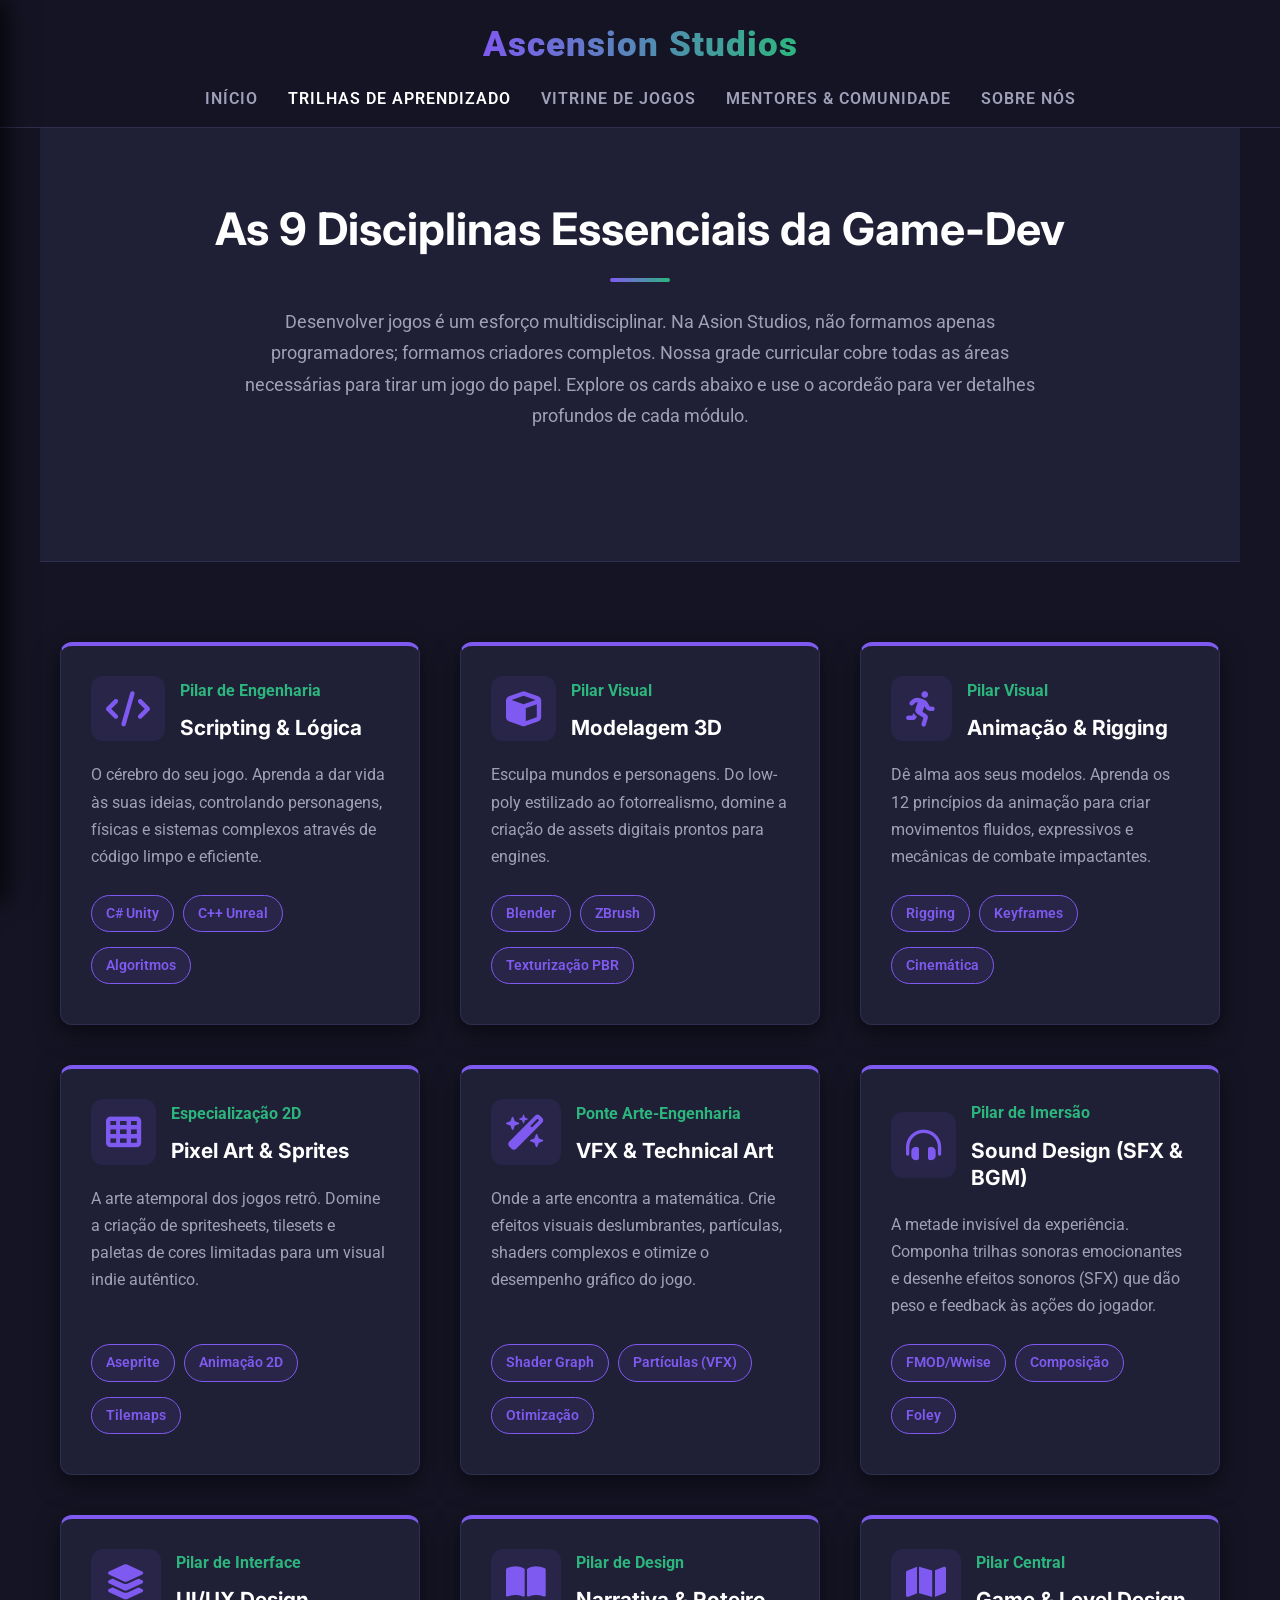
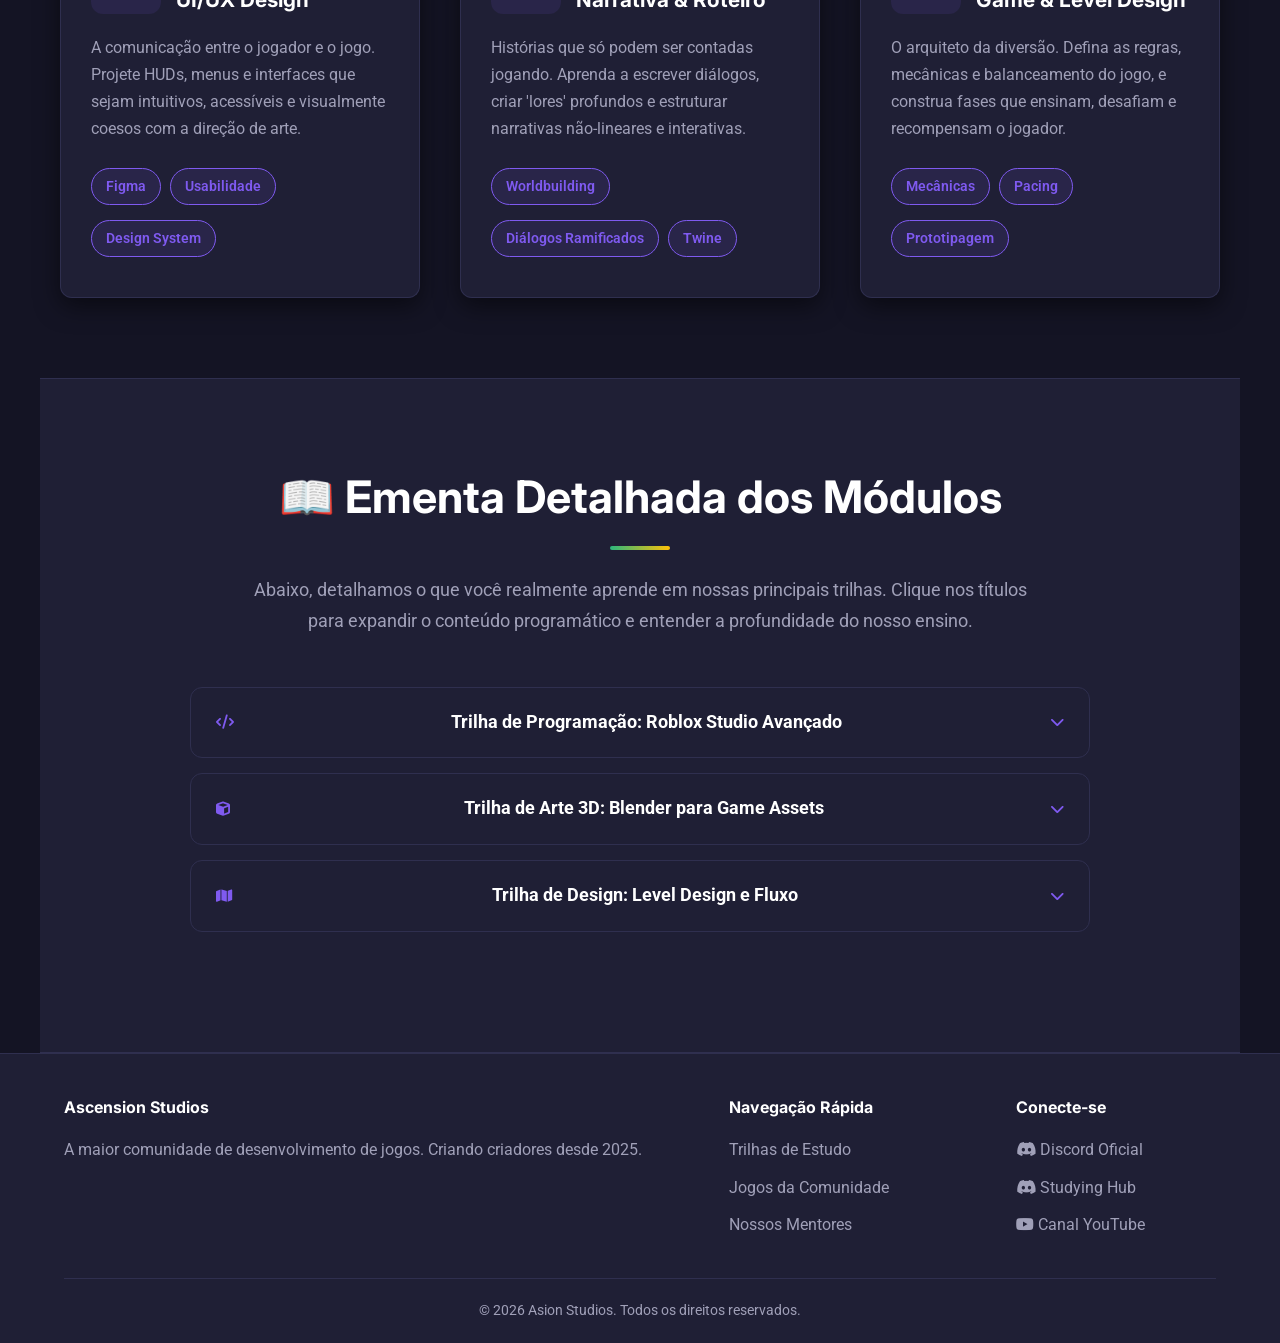
==== aprendizado..html @ 2a4c2a11 "f" ====
<!DOCTYPE html>
<html lang="pt-BR">
<head>
    <meta charset="UTF-8">
    <meta name="viewport" content="width=device-width, initial-scale=1.0">
    <title>Ascencion Studios | Aprendizado</title>
    <link rel="stylesheet" href="style.css">
    <link rel="icon" href="assets/images/icone.png" type="image/x-icon">
    <link href="https://fonts.googleapis.com/css2?family=Inter:wght@700;900&family=Roboto:wght@400;500;700&display=swap" rel="stylesheet">
    <link rel="stylesheet" href="https://cdnjs.cloudflare.com/ajax/libs/font-awesome/6.4.0/css/all.min.css">
</head>
<body>
    
    <header class="gh-header">
        <div class="gh-header-container">
            <a href="#" class="gh-logo gh-logo--mobile"><i class="fas fa-gamepad"></i> Asion Studios</a>
            <button class="gh-nav__toggle" aria-label="Abrir menu"><i class="fas fa-bars"></i></button>
            <a href="index.html" class="gh-logo gh-logo--desktop">Ascension Studios</a>
            <nav class="gh-nav gh-nav--desktop">
                <ul class="gh-nav__list">
                    <li><a href="index">Início</a></li>
                    <li><a href="aprendizado" class="gh-nav__active-link">Trilhas de Aprendizado</a></li>
                    <li><a href="jogos">Vitrine de Jogos</a></li>
                    <li><a href="equipe">Mentores & Comunidade</a></li>
                    <li><a href="sobre">Sobre Nós</a></li>
                </ul>
            </nav>
        </div>
    </header>

    <aside class="gh-sidebar" id="gh-sidebar">
        <div class="gh-sidebar__header">
            <a href="#" class="gh-logo gh-logo--mobile"><i class="fas fa-gamepad"></i> Asion Studios</a>
            <button class="gh-sidebar__close" aria-label="Fechar menu"><i class="fas fa-times"></i></button>
        </div>
        <ul class="gh-sidebar__list">
            <li><a href="/Ascencion-Studios" class="gh-sidebar__link"><i class="fas fa-home"></i> Início</a></li>
            <li><a href="aprendizado.html" class="gh-sidebar__link gh-nav__active-link"><i class="fas fa-graduation-cap"></i> Aprendizado</a></li>
            <li><a href="jogos.html" class="gh-sidebar__link"><i class="fas fa-gamepad"></i> Jogos</a></li>
            <li><a href="equipe.html" class="gh-sidebar__link"><i class="fas fa-users"></i> Comunidade</a></li>
            <li><a href="sobre.html" class="gh-sidebar__link"><i class="fas fa-info-circle"></i> Sobre</a></li>
            <li class="gh-sidebar__cta">
                <a href="#" target="_blank" class="gh-button gh-button--discord gh-button--full"><i class="fab fa-discord"></i> Servidor Discord</a>
                <a href="#" target="_blank" class="gh-button gh-button--youtube gh-button--full" style="margin-top: 10px;"><i class="fab fa-youtube"></i> Canal YouTube</a>
            </li>
        </ul>
    </aside>
    <div class="gh-overlay" id="gh-overlay"></div>

    <main class="gh-main-content">
        
        <section class="gh-section gh-section--light">
            <h1 class="gh-heading">As 9 Disciplinas Essenciais da Game-Dev</h1>
            <p class="gh-section__intro">Desenvolver jogos é um esforço multidisciplinar. Na Asion Studios, não formamos apenas programadores; formamos criadores completos. Nossa grade curricular cobre todas as áreas necessárias para tirar um jogo do papel. Explore os cards abaixo e use o acordeão para ver detalhes profundos de cada módulo.</p>
        </section>

        <section class="gh-section" style="padding-top: 40px;">
            <div class="gh-card-grid gh-card-grid--3-cols">
                
                <div class="gh-topic-card">
                    <div class="gh-topic-card__header">
                        <i class="fas fa-code gh-topic-card__icon"></i>
                        <div>
                            <span class="gh-topic-card__role">Pilar de Engenharia</span>
                            <h3 class="gh-topic-card__title">Scripting & Lógica</h3>
                        </div>
                    </div>
                    <p>O cérebro do seu jogo. Aprenda a dar vida às suas ideias, controlando personagens, físicas e sistemas complexos através de código limpo e eficiente.</p>
                    <div><span class="gh-tag">C# Unity</span> <span class="gh-tag">C++ Unreal</span> <span class="gh-tag">Algoritmos</span></div>
                </div>

                <div class="gh-topic-card">
                    <div class="gh-topic-card__header">
                        <i class="fas fa-cube gh-topic-card__icon"></i>
                        <div>
                            <span class="gh-topic-card__role">Pilar Visual</span>
                            <h3 class="gh-topic-card__title">Modelagem 3D</h3>
                        </div>
                    </div>
                    <p>Esculpa mundos e personagens. Do low-poly estilizado ao fotorrealismo, domine a criação de assets digitais prontos para engines.</p>
                    <div><span class="gh-tag">Blender</span> <span class="gh-tag">ZBrush</span> <span class="gh-tag">Texturização PBR</span></div>
                </div>

                <div class="gh-topic-card">
                    <div class="gh-topic-card__header">
                        <i class="fas fa-running gh-topic-card__icon"></i>
                        <div>
                            <span class="gh-topic-card__role">Pilar Visual</span>
                            <h3 class="gh-topic-card__title">Animação & Rigging</h3>
                        </div>
                    </div>
                    <p>Dê alma aos seus modelos. Aprenda os 12 princípios da animação para criar movimentos fluidos, expressivos e mecânicas de combate impactantes.</p>
                    <div><span class="gh-tag">Rigging</span> <span class="gh-tag">Keyframes</span> <span class="gh-tag">Cinemática</span></div>
                </div>
                
                <div class="gh-topic-card">
                    <div class="gh-topic-card__header">
                        <i class="fas fa-th gh-topic-card__icon"></i>
                        <div>
                            <span class="gh-topic-card__role">Especialização 2D</span>
                            <h3 class="gh-topic-card__title">Pixel Art & Sprites</h3>
                        </div>
                    </div>
                    <p>A arte atemporal dos jogos retrô. Domine a criação de spritesheets, tilesets e paletas de cores limitadas para um visual indie autêntico.</p>
                    <div><span class="gh-tag">Aseprite</span> <span class="gh-tag">Animação 2D</span> <span class="gh-tag">Tilemaps</span></div>
                </div>
                
                <div class="gh-topic-card">
                    <div class="gh-topic-card__header">
                        <i class="fas fa-wand-magic-sparkles gh-topic-card__icon"></i>
                        <div>
                            <span class="gh-topic-card__role">Ponte Arte-Engenharia</span>
                            <h3 class="gh-topic-card__title">VFX & Technical Art</h3>
                        </div>
                    </div>
                    <p>Onde a arte encontra a matemática. Crie efeitos visuais deslumbrantes, partículas, shaders complexos e otimize o desempenho gráfico do jogo.</p>
                    <div><span class="gh-tag">Shader Graph</span> <span class="gh-tag">Partículas (VFX)</span> <span class="gh-tag">Otimização</span></div>
                </div>
                
                <div class="gh-topic-card">
                    <div class="gh-topic-card__header">
                        <i class="fas fa-headphones-simple gh-topic-card__icon"></i>
                        <div>
                            <span class="gh-topic-card__role">Pilar de Imersão</span>
                            <h3 class="gh-topic-card__title">Sound Design (SFX & BGM)</h3>
                        </div>
                    </div>
                    <p>A metade invisível da experiência. Componha trilhas sonoras emocionantes e desenhe efeitos sonoros (SFX) que dão peso e feedback às ações do jogador.</p>
                    <div><span class="gh-tag">FMOD/Wwise</span> <span class="gh-tag">Composição</span> <span class="gh-tag">Foley</span></div>
                </div>
                
                <div class="gh-topic-card">
                    <div class="gh-topic-card__header">
                        <i class="fas fa-layer-group gh-topic-card__icon"></i>
                        <div>
                            <span class="gh-topic-card__role">Pilar de Interface</span>
                            <h3 class="gh-topic-card__title">UI/UX Design</h3>
                        </div>
                    </div>
                    <p>A comunicação entre o jogador e o jogo. Projete HUDs, menus e interfaces que sejam intuitivos, acessíveis e visualmente coesos com a direção de arte.</p>
                    <div><span class="gh-tag">Figma</span> <span class="gh-tag">Usabilidade</span> <span class="gh-tag">Design System</span></div>
                </div>

                <div class="gh-topic-card">
                    <div class="gh-topic-card__header">
                        <i class="fas fa-book-open gh-topic-card__icon"></i>
                        <div>
                            <span class="gh-topic-card__role">Pilar de Design</span>
                            <h3 class="gh-topic-card__title">Narrativa & Roteiro</h3>
                        </div>
                    </div>
                    <p>Histórias que só podem ser contadas jogando. Aprenda a escrever diálogos, criar 'lores' profundos e estruturar narrativas não-lineares e interativas.</p>
                    <div><span class="gh-tag">Worldbuilding</span> <span class="gh-tag">Diálogos Ramificados</span> <span class="gh-tag">Twine</span></div>
                </div>
                
                <div class="gh-topic-card">
                    <div class="gh-topic-card__header">
                        <i class="fas fa-map gh-topic-card__icon"></i>
                        <div>
                            <span class="gh-topic-card__role">Pilar Central</span>
                            <h3 class="gh-topic-card__title">Game & Level Design</h3>
                        </div>
                    </div>
                    <p>O arquiteto da diversão. Defina as regras, mecânicas e balanceamento do jogo, e construa fases que ensinam, desafiam e recompensam o jogador.</p>
                    <div><span class="gh-tag">Mecânicas</span> <span class="gh-tag">Pacing</span> <span class="gh-tag">Prototipagem</span></div>
                </div>

            </div>
            
        </section>

        <section class="gh-section gh-section--light">
            <h2 class="gh-heading gh-heading--secondary">📖 Ementa Detalhada dos Módulos</h2>
            <p class="gh-section__intro">Abaixo, detalhamos o que você realmente aprende em nossas principais trilhas. Clique nos títulos para expandir o conteúdo programático e entender a profundidade do nosso ensino.</p>
            
            <div class="gh-accordion">
                
                <div class="gh-accordion__item">
                    <div class="gh-accordion__header" onclick="toggleAccordion(this)">
                        <i class="fas fa-code"></i> &nbsp; Trilha de Programação: Roblox Studio Avançado
                        <i class="fas fa-chevron-down ms-auto"></i>
                    </div>
                    <div class="gh-accordion__content">
                        <div class="gh-accordion__body">
                            <p>Esta trilha leva você da lógica básica à arquitetura de sistemas complexos. Não ensinamos apenas a "copiar código", mas a pensar como um engenheiro de software focado em jogos.</p>
                            <h4>Fase 1: Fundamentos da Lógica (Sem Engine)</h4>
                            <ul>
                                <li>Variáveis, Tipos de Dados e Operadores.</li>
                                <li>Estruturas de Controle (if, switch, loops for/while).</li>
                                <li>Funções, Métodos e Escopo.</li>
                                <li>Introdução à Programação Orientada a Objetos (Classes, Herança, Polimorfismo).</li>
                            </ul>
                            <h4>Fase 2: Roblox Studio Essentials</h4>
                            <ul>
                                <li>Entendendo a arquitetura Component-Based (MonoBehaviour).</li>
                                <li>Manipulação de Transform, Input System (antigo e novo).</li>
                                <li>Física Básica: Rigidbody, Colliders, Triggers e Raycasting.</li>
                                <li>Prefabs e Instanciação dinâmica de objetos.</li>
                            </ul>
                            <h4>Fase 3: Sistemas Intermediários</h4>
                            <ul>
                                <li>Criação de UI interativa com Canvas e TextMeshPro.</li>
                                <li>Gerenciamento de Cenas e Persistência de Dados (PlayerPrefs, JSON).</li>
                                <li>Animação via código (Tweens) e Animator Controller.</li>
                                <li>Sistemas de Áudio Dinâmico.</li>
                            </ul>
                            <h4>Fase 4: Arquitetura e Padrões (Avançado)</h4>
                            <ul>
                                <li>Design Patterns comuns em jogos (Singleton, Observer, State Machine, Object Pool).</li>
                                <li>ScriptableObjects para arquitetura baseada em dados.</li>
                                <li>Introdução à IA: Máquinas de Estado Finito (FSM) e Pathfinding (NavMesh).</li>
                                <li>Otimização de código e Profiling básico.</li>
                            </ul>
                        </div>
                    </div>
                </div>

                <div class="gh-accordion__item">
                    <div class="gh-accordion__header" onclick="toggleAccordion(this)">
                        <i class="fas fa-cube"></i> &nbsp; Trilha de Arte 3D: Blender para Game Assets
                        <i class="fas fa-chevron-down ms-auto"></i>
                    </div>
                    <div class="gh-accordion__content">
                        <div class="gh-accordion__body">
                            <p>Focada na criação de assets otimizados para rodar em tempo real dentro de engines como Unity e Unreal. Aprenda o pipeline completo da indústria.</p>
                            <h4>Módulo 1: Modelagem Hard Surface (Objetos/Cenários)</h4>
                            <ul>
                                <li>Navegação e interface do Blender.</li>
                                <li>Técnicas de modelagem poligonal (Extrude, Bevel, Loop Cuts).</li>
                                <li>Modificadores essenciais (Mirror, Subdivision, Boolean).</li>
                                <li>Criação de props (caixas, barris, armas simples) focando em boa topologia.</li>
                            </ul>
                            <h4>Módulo 2: Mapeamento UV e Texturização</h4>
                            <ul>
                                <li>Abertura de malha (UV Unwrapping) eficiente para jogos.</li>
                                <li>Conceito de Texel Density.</li>
                                <li>Introdução ao Texture Painting no Blender.</li>
                                <li>Workflow PBR (Physically Based Rendering): entendendo mapas de Albedo, Metallic, Roughness e Normal.</li>
                            </ul>
                            <h4>Módulo 3: Introdução a Personagens e Escultura</h4>
                            <ul>
                                <li>Blocking e proporções humanas.</li>
                                <li>Ferramentas de escultura digital (Sculpt Mode).</li>
                                <li>Conceito de High-Poly vs Low-Poly.</li>
                                <li>Baking de Normal Maps (transferindo detalhes do high para o low poly).</li>
                            </ul>
                            <h4>Módulo 4: Pipeline de Exportação para Engine</h4>
                            <ul>
                                <li>Pivots, escalas e unidades corretas (Metros).</li>
                                <li>Formatos de arquivo (FBX, OBJ, GLTF).</li>
                                <li>Configuração de materiais na Unity/Unreal.</li>
                                <li>LODs (Level of Detail) básicos.</li>
                            </ul>
                        </div>
                    </div>
                </div>
                
                 <div class="gh-accordion__item">
                    <div class="gh-accordion__header" onclick="toggleAccordion(this)">
                        <i class="fas fa-map"></i> &nbsp; Trilha de Design: Level Design e Fluxo
                        <i class="fas fa-chevron-down ms-auto"></i>
                    </div>
                    <div class="gh-accordion__content">
                        <div class="gh-accordion__body">
                            <p>Mais do que decorar cenários, o Level Design é sobre guiar a experiência do jogador. Aprenda a criar fases que ensinam mecânicas e desafiam na medida certa.</p>
                            <h4>Conceitos Fundamentais</h4>
                            <ul>
                                <li>O papel do Level Designer vs. Environment Artist.</li>
                                <li>Teoria do Fluxo (Flow Channel) de Csikszentmihalyi aplicada a jogos.</li>
                                <li>Pacing: controlando o ritmo de tensão e relaxamento.</li>
                                <li>Guia visual e affordances: como o cenário "fala" com o jogador.</li>
                            </ul>
                            <h4>Processo de Criação</h4>
                            <ul>
                                <li>Conceituação e referências.</li>
                                <li>Layout 2D (Top-down maps) e diagramas de fluxo.</li>
                                <li>Blockout/Whiteboxing na engine (testando escala e métricas de gameplay).</li>
                                <li>Iteração baseada em playtests.</li>
                            </ul>
                            <h4>Técnicas Específicas</h4>
                            <ul>
                                <li>Design de encontros de combate.</li>
                                <li>Puzzle design e gating (bloqueios e chaves).</li>
                                <li>Narrativa ambiental: contando histórias através do cenário.</li>
                                <li>Iluminação como ferramenta de gameplay e guia.</li>
                            </ul>
                        </div>
                    </div>
                </div>

            </div>
            
        </section>

    </main>

    <footer class="gh-footer">
        <div class="gh-footer__content">
            <div class="gh-footer__col">
                <h4>Ascension Studios</h4>
                <p>A maior comunidade de desenvolvimento de jogos. Criando criadores desde 2025.</p>
            </div>
            <div class="gh-footer__col">
                <h4>Navegação Rápida</h4>
                <ul>
                    <li><a href="aprendizado">Trilhas de Estudo</a></li>
                    <li><a href="jogos">Jogos da Comunidade</a></li>
                    <li><a href="equipe">Nossos Mentores</a></li>
                </ul>
            </div>
            <div class="gh-footer__col">
                <h4>Conecte-se</h4>
                <ul>
                    <li><a href="https://discord.gg/ygGvbeaqAS" target="_blank"><i class="fab fa-discord"></i> Discord Oficial</a></li>
                    <li><a href="https://discord.gg/vEhfcvPvU2" target="_blank"><i class="fab fa-discord"></i> Studying Hub</a></li>
                    <li><a href="#" target="_blank"><i class="fab fa-youtube"></i> Canal YouTube</a></li>
                </ul>
            </div>
        </div>
        <div class="gh-footer__bottom">
            <p>&copy; <span id="year"></span> Asion Studios. Todos os direitos reservados.
        </div>
    </footer>

    <script src="script.js"></script>
</body>
</html>
---- style.css ----
/* -------------------------------------- */
/* 1. VARIÁVEIS E RESET (NOVA PALETA VIBRANTE: ROXO/VERDE/DOURADO) */
/* -------------------------------------- */

:root {
    /* Cores de Fundo Profundas (Roxo/Azul Noturno) */
    --color-bg-main: #141424;   /* Fundo Principal (Azul/Roxo Profundo) */
    --color-bg-secondary: #1F1F35; /* Fundo Secundário/Cards (Mais claro) */
    --color-border: #2F2F4F;    /* Bordas sutis */

    /* Cores de Destaque Vibrantes */
    --color-primary: #7F5AF0;   /* Roxo Ametista Vibrante (Ação Principal) */
    --color-primary-dark: #583CB5; /* Roxo mais escuro para hover */
    --color-secondary: #2CB67D; /* Verde Esmeralda (Ações Secundárias/Sucesso) */
    --color-accent: #FFC107;    /* Amarelo Dourado (Destaques/Alertas) */
    
    /* Texto */
    --color-text-vibrant: #FFFFFF; /* Branco Puro para Títulos */
    --color-text-light: #EAEAEF;   /* Texto Principal Claro */
    --color-text-muted: #A0A0B8;   /* Texto Secundário Acinzentado */
    
    /* Outros */
    --border-radius-large: 12px;
    --transition-speed: 0.3s;
    --shadow-soft: 0 8px 25px rgba(0, 0, 0, 0.5); 
    --shadow-hover: 0 12px 35px rgba(127, 90, 240, 0.4); /* Sombra colorida no hover */
    --sidebar-width: 300px;
}

* {
    margin: 0;
    padding: 0;
    box-sizing: border-box;
}

body {
    font-family: 'Roboto', sans-serif; 
    background-color: var(--color-bg-main);
    color: var(--color-text-light);
    line-height: 1.7; /* Aumentei ligeiramente para melhor leitura dos textos longos */
    scroll-behavior: smooth;
}

h1, h2, h3, h4 {
    font-family: 'Inter', sans-serif;
    color: var(--color-text-vibrant);
}

a {
    text-decoration: none;
    color: var(--color-primary);
    transition: color var(--transition-speed);
    font-weight: 600;
}

a:hover {
    color: var(--color-accent);
}

/* -------------------------------------- */
/* 2. LAYOUT E COMPONENTES GERAIS */
/* -------------------------------------- */

/* Reduz o padding superior para compensar a altura maior do novo header */
.gh-main-content {
    max-width: 1200px;
    margin: 0 auto;
    padding-top: 110px; /* Ajuste para o header de duas linhas no desktop */
    min-height: 80vh;
}

.gh-center-content {
    display: flex;
    flex-direction: column;
    align-items: center;
    justify-content: center;
}

.gh-section { 
    padding: 80px 20px; /* Mais espaçamento nas seções */
    text-align: center; 
}

.gh-section--light { 
    background-color: var(--color-bg-secondary); 
    border-top: 1px solid var(--color-border);
    border-bottom: 1px solid var(--color-border);
}

.gh-section__intro {
    font-size: 1.15rem;
    color: var(--color-text-muted);
    margin-bottom: 50px;
    max-width: 800px;
    margin-left: auto;
    margin-right: auto;
}

.gh-heading {
    font-size: 2.8rem;
    margin-bottom: 1.5rem;
    position: relative;
    display: inline-block;
    padding-bottom: 15px;
}

.gh-heading::after {
    content: '';
    position: absolute;
    bottom: 0;
    left: 50%;
    transform: translateX(-50%);
    width: 60px;
    height: 4px;
    background: linear-gradient(90deg, var(--color-primary), var(--color-secondary));
    border-radius: 4px;
}

.gh-heading--secondary::after {
    background: linear-gradient(90deg, var(--color-secondary), var(--color-accent));
}


/* -------------------------------------- */
/* 3. BOTÕES E TAGS (Refeitos para evitar conflitos) */
/* -------------------------------------- */

.gh-button {
    display: inline-flex;
    align-items: center;
    justify-content: center;
    padding: 14px 32px;
    border-radius: var(--border-radius-large);
    font-weight: 700;
    text-transform: uppercase;
    letter-spacing: 0.5px;
    transition: all var(--transition-speed);
    border: none;
    cursor: pointer;
    box-shadow: var(--shadow-soft);
    font-size: 1rem;
}

.gh-button i {
    margin-right: 10px;
}

/* Botão Roxo (Principal) */
.gh-button--primary {
    background: linear-gradient(135deg, var(--color-primary), var(--color-primary-dark));
    color: #FFFFFF !important;
}

.gh-button--primary:hover {
    transform: translateY(-3px);
    box-shadow: var(--shadow-hover);
    filter: brightness(1.1);
}

/* Botão Verde (Secundário/Ação) */
.gh-button--secondary {
    background: linear-gradient(135deg, var(--color-secondary), #249c6b);
    color: var(--color-bg-main) !important;
}

.gh-button--secondary:hover {
    transform: translateY(-3px);
    box-shadow: 0 12px 35px rgba(44, 182, 125, 0.4);
    filter: brightness(1.1);
}

/* Botão Amarelo/Dourado (Destaque) */
.gh-button--accent {
    background: linear-gradient(135deg, var(--color-accent), #e0a800);
    color: var(--color-bg-main) !important;
}

.gh-button--accent:hover {
    transform: translateY(-3px);
    box-shadow: 0 12px 35px rgba(255, 193, 7, 0.4);
    filter: brightness(1.1);
}

/* Botões de Redes Sociais Específicos */
.gh-button--discord {
    background-color: #5865F2; /* Cor oficial do Discord */
    color: white !important;
}
.gh-button--youtube {
    background-color: #FF0000; /* Cor oficial do YouTube */
    color: white !important;
}


.gh-button--large {
    font-size: 1.3rem;
    padding: 18px 45px;
}

.gh-button--small {
    padding: 8px 16px;
    font-size: 0.9rem;
}

.gh-button--full {
    width: 100%;
}

/* TAGS */
.gh-tag {
    display: inline-block;
    background-color: rgba(127, 90, 240, 0.1); /* Fundo roxo transparente */
    color: var(--color-primary);
    padding: 6px 14px;
    border-radius: 50px;
    font-size: 0.85rem;
    margin: 5px 5px 10px 0;
    border: 1px solid var(--color-primary);
    white-space: nowrap;
    font-weight: 600;
}

.gh-tag--active, .gh-tag:hover {
    background-color: var(--color-primary);
    color: var(--color-text-vibrant);
    cursor: pointer;
}


/* -------------------------------------- */
/* 4. NAVEGAÇÃO E SIDEBAR (CORRIGIDO: TOGGLE DIR, SIDEBAR ESQ) */
/* -------------------------------------- */

.gh-header {
    background-color: rgba(20, 20, 36, 0.95); /* Fundo semi-transparente */
    backdrop-filter: blur(10px);
    position: fixed;
    width: 100%;
    top: 0;
    z-index: 1000;
    border-bottom: 1px solid var(--color-border);
    
    /* Configuração inicial para Mobile (Flexbox) */
    display: flex; 
    justify-content: space-between;
    align-items: center;
    height: 70px; /* Altura do header mobile */
    padding: 0 20px;
}

/* CONTAINER PARA ORGANIZAR O CABEÇALHO NO DESKTOP */
.gh-header-container {
    display: flex;
    flex-direction: column;
    align-items: center;
    width: 100%;
    max-width: 1200px;
    margin: 0 auto;
    padding: 10px 20px;
}

/* LOGO (Versão Desktop Centralizada) */
.gh-logo--desktop {
    font-size: 2.2rem;
    font-weight: 900;
    background: linear-gradient(to right, var(--color-primary), var(--color-secondary));
    -webkit-background-clip: text;
    -webkit-text-fill-color: transparent;
    text-align: center;
    padding-bottom: 5px;
    display: none; /* Esconder por padrão no mobile */
    letter-spacing: 1px;
}

/* NAVEGAÇÃO DESKTOP (A linha dos links) */
.gh-nav--desktop {
    display: none; /* Esconder por padrão no mobile */
    width: 100%;
    text-align: center;
    margin-top: 5px;
}

.gh-nav--desktop .gh-nav__list {
    list-style: none;
    display: flex;
    justify-content: center;
    align-items: center;
    gap: 30px;
    padding: 0;
    margin: 0;
}

.gh-nav--desktop a {
    color: var(--color-text-muted);
    font-weight: 600;
    padding: 10px 0;
    font-size: 1rem;
    text-transform: uppercase;
    letter-spacing: 1px;
    position: relative;
    transition: color var(--transition-speed);
}

.gh-nav--desktop a::after {
    content: '';
    position: absolute;
    width: 0;
    height: 3px;
    bottom: 0;
    left: 0;
    background: linear-gradient(to right, var(--color-primary), var(--color-secondary));
    transition: width var(--transition-speed);
    border-radius: 3px;
}

.gh-nav--desktop a:hover,
.gh-nav__active-link {
    color: var(--color-text-vibrant) !important;
}

.gh-nav--desktop a:hover::after,
.gh-nav__active-link::after {
    width: 100%;
}

/* LOGO LATERAL (PARA MOBILE) */
.gh-logo--mobile {
    font-size: 1.5rem;
    font-weight: 800;
    color: var(--color-primary);
    z-index: 1101; /* Fica acima do overlay */
}

/* TOGGLE MOBILE (Botão Hamburguer) */
.gh-nav__toggle {
    background: none;
    border: none;
    color: var(--color-text-light);
    font-size: 1.8rem;
    cursor: pointer;
    z-index: 1101;
    padding: 5px;
}

/* SIDEBAR (Menu Lateral - ABRE DA ESQUERDA) */
.gh-sidebar {
    position: fixed;
    top: 0;
    left: 0; /* Fixado na esquerda */
    width: var(--sidebar-width);
    height: 100%;
    background-color: var(--color-bg-main); 
    box-shadow: 5px 0 25px rgba(0, 0, 0, 0.8); /* Sombra para a direita */
    z-index: 1100;
    transform: translateX(-100%); /* Começa escondido para a esquerda */
    transition: transform 0.4s cubic-bezier(0.4, 0, 0.2, 1); /* Animação mais suave */
    padding: 0;
    border-right: 1px solid var(--color-border);
}

.gh-sidebar.is-open { 
    transform: translateX(0); /* Desliza para a vista */
}

.gh-sidebar__header {
    display: flex;
    justify-content: space-between;
    align-items: center;
    padding: 20px;
    border-bottom: 1px solid var(--color-border);
    background-color: var(--color-bg-secondary);
}

.gh-sidebar__close {
    background: none;
    border: none;
    color: var(--color-text-muted);
    font-size: 1.5rem;
    cursor: pointer;
    transition: color var(--transition-speed);
}
.gh-sidebar__close:hover { color: var(--color-accent); }

.gh-sidebar__list { list-style: none; padding: 20px 0; }

.gh-sidebar__link {
    display: flex;
    align-items: center;
    padding: 15px 25px; 
    color: var(--color-text-light);
    font-size: 1.1rem;
    font-weight: 600;
    transition: all var(--transition-speed);
    border-left: 4px solid transparent;
}

.gh-sidebar__link:hover, .gh-sidebar__link.gh-nav__active-link {
    background-color: rgba(127, 90, 240, 0.1);
    color: var(--color-primary);
    border-left-color: var(--color-primary);
}
.gh-sidebar__link .fas, .gh-sidebar__link .fab { 
    margin-right: 15px; 
    width: 25px;
    text-align: center;
    font-size: 1.2rem;
}
.gh-sidebar__cta { padding: 20px 25px; }

.gh-overlay {
    position: fixed;
    top: 0;
    left: 0;
    width: 100%;
    height: 100%;
    background: rgba(0, 0, 0, 0.8);
    z-index: 1050;
    opacity: 0;
    visibility: hidden;
    transition: opacity 0.4s ease-in-out;
    backdrop-filter: blur(3px);
}
.gh-overlay.is-visible {
    opacity: 1;
    visibility: visible;
}


/* -------------------------------------- */
/* 5. COMPONENTES DE PÁGINA (HERO, CARDS) */
/* -------------------------------------- */

/* HERO (PÁGINA INICIAL) */
.gh-hero {
    /* Gradiente vibrante roxo/azul */
    background: linear-gradient(135deg, var(--color-bg-main) 20%, #2a1a5e 100%);
    padding: 120px 20px 150px;
    text-align: center;
    position: relative;
    overflow: hidden;
}

/* Efeito de fundo sutil (opcional) */
.gh-hero::before {
    content: '';
    position: absolute;
    top: -50%;
    left: -50%;
    width: 200%;
    height: 200%;
    background: radial-gradient(circle, rgba(127, 90, 240, 0.1) 0%, transparent 60%);
    animation: pulse 15s infinite;
}

@keyframes pulse {
    0% { transform: scale(1); opacity: 0.5; }
    50% { transform: scale(1.2); opacity: 0.8; }
    100% { transform: scale(1); opacity: 0.5; }
}


.gh-hero__content {
    position: relative;
    z-index: 2;
}

.gh-hero__title {
    font-size: 3.5rem;
    font-weight: 900;
    margin-bottom: 20px;
    line-height: 1.2;
    max-width: 1000px;
    margin-left: auto;
    margin-right: auto;
}

/* Texto gradiente no título */
.gh-text-gradient {
    background: linear-gradient(to right, var(--color-primary), var(--color-secondary));
    -webkit-background-clip: text;
    -webkit-text-fill-color: transparent;
}

.gh-hero__subtitle {
    font-size: 1.5rem;
    color: var(--color-text-light);
    margin-bottom: 50px;
    font-weight: 400;
    max-width: 800px;
    margin-left: auto;
    margin-right: auto;
}

/* GRID DE CARDS */
.gh-card-grid {
    display: grid;
    gap: 40px;
    margin-top: 40px;
}
.gh-card-grid--3-cols { grid-template-columns: repeat(auto-fit, minmax(320px, 1fr)); }
.gh-card-grid--4-cols { grid-template-columns: repeat(auto-fit, minmax(250px, 1fr)); }

/* CARD DE JOGO (Visual mais limpo e vibrante) */
.gh-game-card {
    background-color: var(--color-bg-secondary);
    border-radius: var(--border-radius-large);
    overflow: hidden;
    box-shadow: var(--shadow-soft);
    border: 1px solid var(--color-border);
    transition: all var(--transition-speed);
    text-align: left;
    height: 100%;
    display: flex;
    flex-direction: column;
}

.gh-game-card:hover {
    transform: translateY(-10px);
    box-shadow: var(--shadow-hover);
    border-color: var(--color-primary); 
}

.gh-game-card__media {
    width: 100%;
    height: 220px;
    background-color: #2a2a40; /* Placeholder cor sólida */
    background-size: cover;
    background-position: center;
    position: relative;
}

/* Overlay gradiente na imagem do card */
.gh-game-card__media::after {
    content: '';
    position: absolute;
    bottom: 0;
    left: 0;
    width: 100%;
    height: 50%;
    background: linear-gradient(to top, var(--color-bg-secondary), transparent);
}

.gh-game-card__body { 
    padding: 25px; 
    flex-grow: 1;
    display: flex;
    flex-direction: column;
}
.gh-game-card__title { 
    color: var(--color-text-vibrant); 
    margin-bottom: 0.8rem; 
    font-size: 1.4rem;
}
.gh-game-card__description { 
    color: var(--color-text-muted); 
    font-size: 1rem; 
    margin-bottom: 20px;
    flex-grow: 1; 
}
.gh-game-card__footer {
    margin-top: auto;
}


/* CARD DE TÓPICO/MEMBRO (Aprendizado/Equipe) */
.gh-topic-card {
    background-color: var(--color-bg-secondary);
    padding: 30px;
    border-radius: var(--border-radius-large);
    border: 1px solid var(--color-border);
    border-top: 4px solid var(--color-primary); /* Topo colorido */
    box-shadow: var(--shadow-soft);
    transition: all var(--transition-speed);
    text-align: left;
    height: 100%; 
    display: flex;
    flex-direction: column;
}

.gh-topic-card:hover {
    transform: translateY(-10px);
    box-shadow: var(--shadow-hover);
    border-color: var(--color-primary); 
    background-color: #23233b;
}

.gh-topic-card__header {
    display: flex;
    align-items: center;
    margin-bottom: 20px;
}

.gh-topic-card__icon {
    font-size: 2.2rem;
    color: var(--color-primary);
    margin-right: 15px;
    background: rgba(127, 90, 240, 0.1);
    padding: 15px;
    border-radius: 12px;
}

.gh-topic-card__title {
    color: var(--color-text-vibrant);
    margin-bottom: 0;
    font-size: 1.3rem;
    line-height: 1.3;
}

.gh-topic-card__role {
    color: var(--color-secondary);
    font-weight: 700;
    margin-bottom: 10px;
    display: block;
}

.gh-topic-card p {
    color: var(--color-text-muted);
    margin-bottom: 20px;
    flex-grow: 1;
}


/* -------------------------------------- */
/* 6. COMPONENTES INTERATIVOS */
/* -------------------------------------- */

/* ACORDEÃO (Estilo mais limpo e moderno) */
.gh-accordion { 
    max-width: 900px; 
    margin: 40px auto; 
    text-align: left; 
}
.gh-accordion__item { 
    margin-bottom: 15px; 
    border-radius: var(--border-radius-large); 
    overflow: hidden; 
    border: 1px solid var(--color-border);
    background-color: var(--color-bg-secondary);
}
.gh-accordion__header {
    padding: 20px 25px;
    cursor: pointer;
    display: flex;
    justify-content: space-between;
    align-items: center;
    font-weight: 700;
    font-size: 1.1rem;
    color: var(--color-text-vibrant);
    transition: background-color var(--transition-speed);
}
.gh-accordion__header:hover { 
    background-color: rgba(127, 90, 240, 0.05); 
}
.gh-accordion__header .fas {
    color: var(--color-primary);
    transition: transform 0.4s ease;
    font-size: 0.9rem;
}
.gh-accordion__content {
    background-color: rgba(20, 20, 36, 0.5); /* Fundo ligeiramente mais escuro interno */
    max-height: 0;
    overflow: hidden;
    transition: max-height 0.5s cubic-bezier(0, 1, 0, 1); /* Animação suave "ease-out" */
}
.gh-accordion__body {
    padding: 25px;
    color: var(--color-text-light);
    line-height: 1.8;
}
.gh-accordion__body h4 {
    color: var(--color-primary);
    margin-bottom: 10px;
    margin-top: 20px;
}
.gh-accordion__body h4:first-child { margin-top: 0; }

.accordion-icon-rotated { transform: rotate(180deg); }


/* BANNER DE DESTAQUE VIBRANTE */
.gh-banner {
    width: 100%;
    min-height: 400px; /* Altura maior */
    background-color: var(--color-bg-secondary);
    background-size: cover;
    background-position: center;
    display: flex;
    align-items: center;
    padding: 40px 5%;
    box-shadow: var(--shadow-soft);
    margin-bottom: 60px;
    position: relative;
    border-radius: var(--border-radius-large);
    overflow: hidden;
    text-align: left;
    border: 1px solid var(--color-border);
}

/* Overlay gradiente para o banner */
.gh-banner::before {
    content: '';
    position: absolute;
    top: 0;
    left: 0;
    width: 100%;
    height: 100%;
    background: linear-gradient(90deg, var(--color-bg-main) 0%, rgba(20, 20, 36, 0.6) 100%);
}

.gh-banner__content {
    position: relative;
    z-index: 2;
    max-width: 600px;
    padding: 30px;
}

.gh-banner__badge {
    display: inline-block;
    background-color: var(--color-accent);
    color: var(--color-bg-main);
    padding: 5px 12px;
    border-radius: 50px;
    font-weight: 800;
    font-size: 0.8rem;
    margin-bottom: 15px;
    text-transform: uppercase;
}

.gh-banner__title {
    font-size: 2.5rem;
    color: var(--color-text-vibrant);
    margin-bottom: 15px;
    line-height: 1.2;
}

.gh-banner__subtitle {
    font-size: 1.1rem;
    color: var(--color-text-light);
    margin-bottom: 25px;
}

/* TIMELINE (SOBRE) - Estilo Roxo/Verde */
.gh-timeline-item {
    text-align: left;
    border-left: 3px solid var(--color-primary); /* Linha roxa */
    padding-left: 25px;
    padding-bottom: 40px;
    position: relative;
}

.gh-timeline-item:last-child { border-left-color: transparent; }

.gh-timeline-item::before {
    content: '';
    position: absolute;
    left: -15px;
    top: 0;
    width: 19px;
    height: 19px;
    background-color: var(--color-secondary); /* Bolinha verde */
    border-radius: 50%;
    border: 4px solid var(--color-bg-secondary);
    box-shadow: 0 0 10px rgba(44, 182, 125, 0.5);
}

.gh-timeline-year {
    color: var(--color-secondary); /* Ano em verde */
    font-weight: 800;
    font-size: 1.4rem;
    margin-bottom: 10px;
    display: block;
}
.gh-timeline-item h3 {
    font-size: 1.2rem;
    margin-bottom: 10px;
}


/* -------------------------------------- */
/* 7. RODAPÉ E RESPONSIVIDADE */
/* -------------------------------------- */

.gh-footer {
    background-color: var(--color-bg-secondary);
    padding: 40px 5% 20px;
    text-align: center;
    border-top: 1px solid var(--color-border);
    color: var(--color-text-muted);
}
.gh-footer__content {
    max-width: 1200px;
    margin: 0 auto 30px;
    display: flex;
    justify-content: space-between;
    flex-wrap: wrap;
    gap: 20px;
}
.gh-footer__col { text-align: left; min-width: 200px; }
.gh-footer__col h4 { color: var(--color-text-vibrant); margin-bottom: 15px; }
.gh-footer__col ul { list-style: none; }
.gh-footer__col li { margin-bottom: 10px; }
.gh-footer__col a { color: var(--color-text-muted); font-weight: 400; }
.gh-footer__col a:hover { color: var(--color-primary); }
.gh-footer__bottom {
    border-top: 1px solid var(--color-border);
    padding-top: 20px;
    font-size: 0.9rem;
}


@media (min-width: 993px) {
    /* Desktop: Header de duas linhas */
    .gh-header {
        height: auto; 
        display: block; 
        padding: 0;
        background-color: var(--color-bg-main); /* Fundo sólido no desktop */
    }

    .gh-header-container {
        padding: 15px 20px;
    }

    .gh-logo--desktop {
        display: inline-block; 
    }

    .gh-logo--mobile,
    .gh-nav__toggle {
        display: none; /* Esconde mobile */
    }

    .gh-nav--desktop {
        display: block; /* Mostra nav desktop */
    }
}

@media (max-width: 992px) {
    /* Mobile: Header flex padrão */
    .gh-main-content { padding-top: 80px; }
    
    .gh-header {
        height: 70px;
        padding: 0 20px;
        /* O container interno já é flex row */
    }
    
    .gh-header-container {
        flex-direction: row; /* Garante linha horizontal */
        justify-content: space-between; /* Espaça logo e toggle */
        padding: 0;
    }
    
    /* Logo na esquerda */
    .gh-logo--mobile {
        display: flex;
        align-items: center;
        font-size: 1.4rem;
        color: var(--color-text-vibrant);
    }
    .gh-logo--mobile i { color: var(--color-primary); margin-right: 10px; }
    
    /* Toggle na direita */
    .gh-nav__toggle {
        display: block; 
    }
    
    .gh-nav--desktop,
    .gh-logo--desktop {
        display: none;
    }

    /* Ajustes de tipografia e espaçamento para mobile */
    .gh-hero { padding: 80px 20px 100px; }
    .gh-hero__title { font-size: 2.2rem; }
    .gh-hero__subtitle { font-size: 1.2rem; }
    .gh-heading { font-size: 2rem; }
    .gh-section { padding: 50px 20px; }
    
    .gh-banner { min-height: 300px; }
    .gh-banner__title { font-size: 1.8rem; }
    
    .gh-card-grid--3-cols,
    .gh-card-grid--4-cols { 
        grid-template-columns: 1fr; /* Coluna única no mobile */
    }
    
    .gh-footer__content { flex-direction: column; text-align: center; }
    .gh-footer__col { text-align: center; }
}
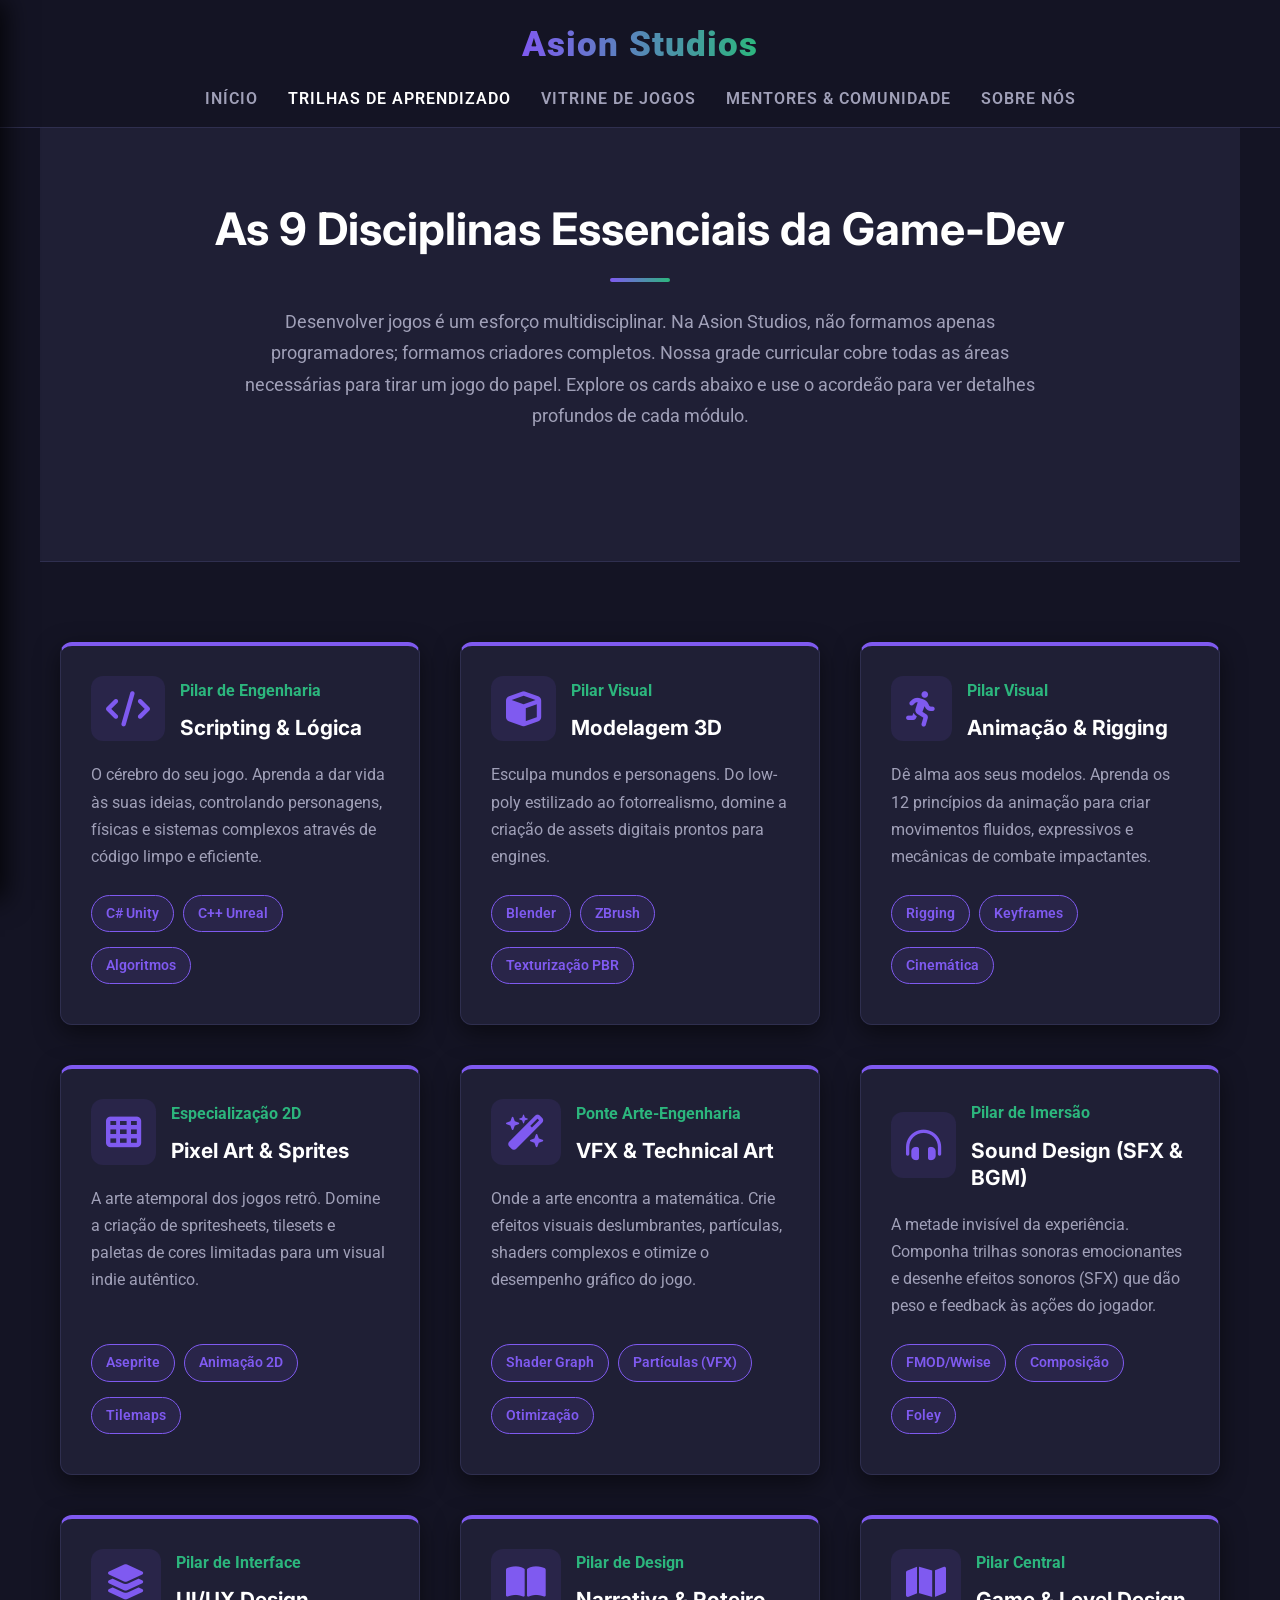
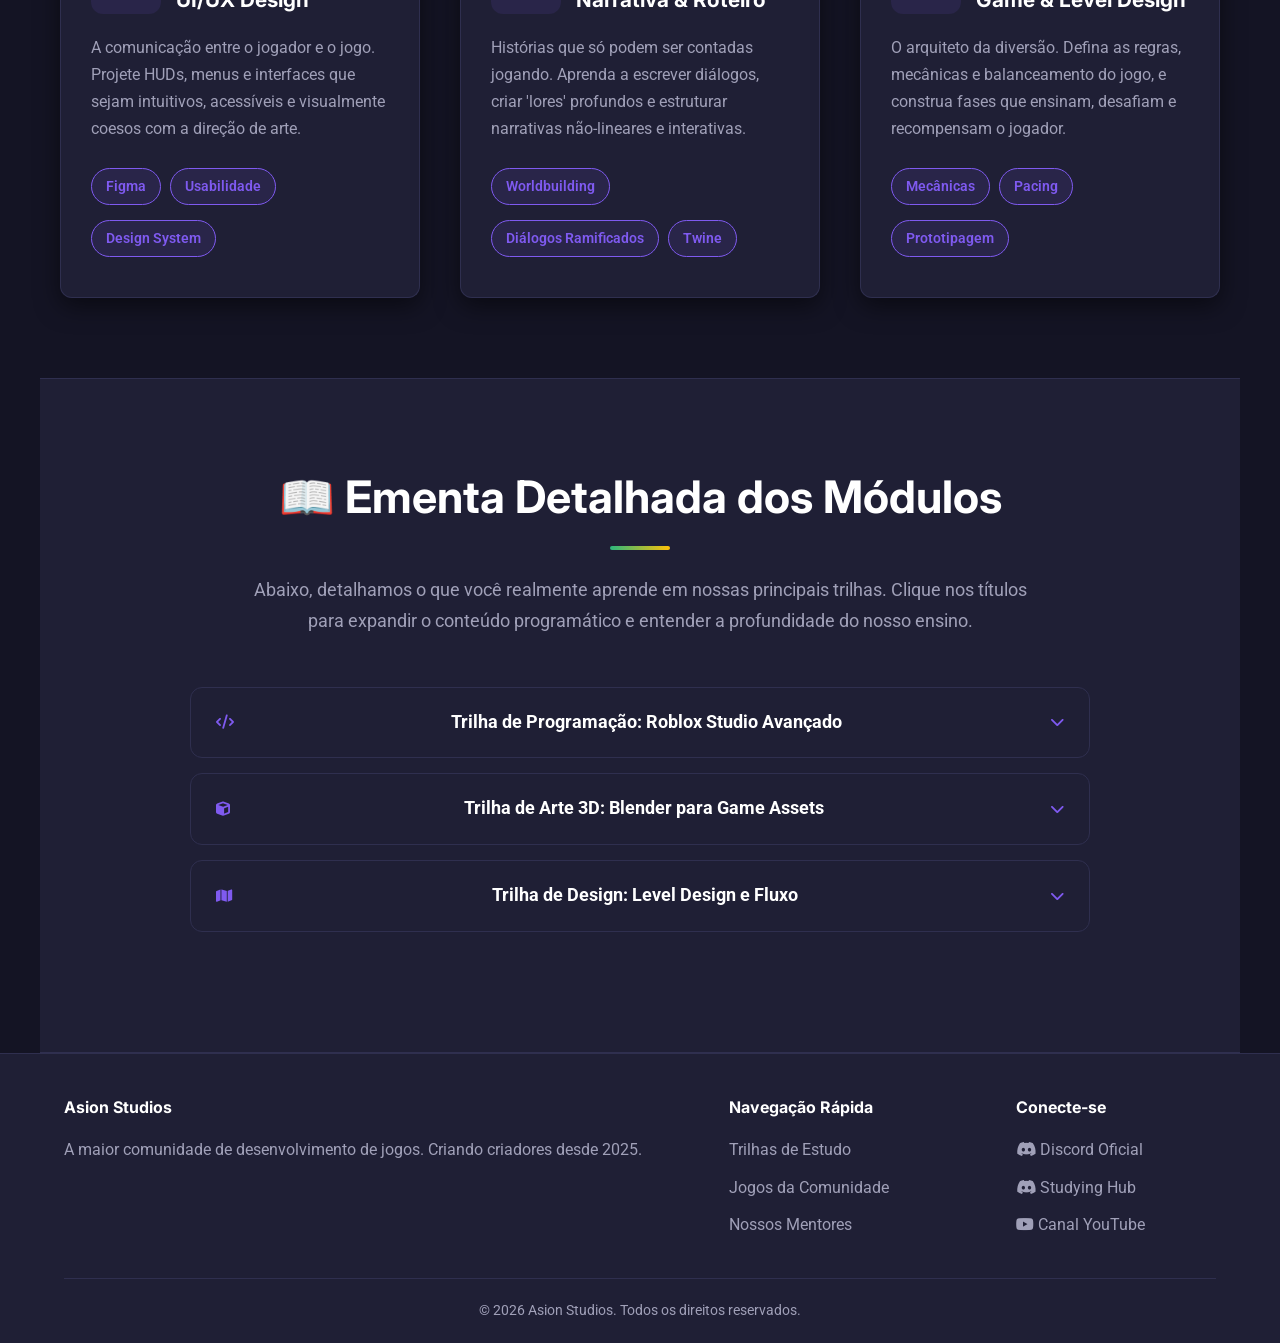
==== commit 04116c31: "j" ====
--- a/aprendizado..html
+++ b/aprendizado..html
@@ -3,7 +3,7 @@
 <head>
     <meta charset="UTF-8">
     <meta name="viewport" content="width=device-width, initial-scale=1.0">
-    <title>Ascencion Studios | Aprendizado</title>
+    <title>Asion Studios | Aprendizado</title>
     <link rel="stylesheet" href="style.css">
     <link rel="icon" href="assets/images/icone.png" type="image/x-icon">
     <link href="https://fonts.googleapis.com/css2?family=Inter:wght@700;900&family=Roboto:wght@400;500;700&display=swap" rel="stylesheet">
@@ -15,7 +15,7 @@
         <div class="gh-header-container">
             <a href="#" class="gh-logo gh-logo--mobile"><i class="fas fa-gamepad"></i> Asion Studios</a>
             <button class="gh-nav__toggle" aria-label="Abrir menu"><i class="fas fa-bars"></i></button>
-            <a href="index.html" class="gh-logo gh-logo--desktop">Ascension Studios</a>
+            <a href="index.html" class="gh-logo gh-logo--desktop">Asion Studios</a>
             <nav class="gh-nav gh-nav--desktop">
                 <ul class="gh-nav__list">
                     <li><a href="index">Início</a></li>
@@ -35,10 +35,10 @@
         </div>
         <ul class="gh-sidebar__list">
             <li><a href="/Ascencion-Studios" class="gh-sidebar__link"><i class="fas fa-home"></i> Início</a></li>
-            <li><a href="aprendizado.html" class="gh-sidebar__link gh-nav__active-link"><i class="fas fa-graduation-cap"></i> Aprendizado</a></li>
-            <li><a href="jogos.html" class="gh-sidebar__link"><i class="fas fa-gamepad"></i> Jogos</a></li>
-            <li><a href="equipe.html" class="gh-sidebar__link"><i class="fas fa-users"></i> Comunidade</a></li>
-            <li><a href="sobre.html" class="gh-sidebar__link"><i class="fas fa-info-circle"></i> Sobre</a></li>
+            <li><a href="aprendizado" class="gh-sidebar__link gh-nav__active-link"><i class="fas fa-graduation-cap"></i> Aprendizado</a></li>
+            <li><a href="jogos" class="gh-sidebar__link"><i class="fas fa-gamepad"></i> Jogos</a></li>
+            <li><a href="equipe" class="gh-sidebar__link"><i class="fas fa-users"></i> Comunidade</a></li>
+            <li><a href="sobre" class="gh-sidebar__link"><i class="fas fa-info-circle"></i> Sobre</a></li>
             <li class="gh-sidebar__cta">
                 <a href="#" target="_blank" class="gh-button gh-button--discord gh-button--full"><i class="fab fa-discord"></i> Servidor Discord</a>
                 <a href="#" target="_blank" class="gh-button gh-button--youtube gh-button--full" style="margin-top: 10px;"><i class="fab fa-youtube"></i> Canal YouTube</a>
@@ -297,7 +297,7 @@
     <footer class="gh-footer">
         <div class="gh-footer__content">
             <div class="gh-footer__col">
-                <h4>Ascension Studios</h4>
+                <h4>Asion Studios</h4>
                 <p>A maior comunidade de desenvolvimento de jogos. Criando criadores desde 2025.</p>
             </div>
             <div class="gh-footer__col">
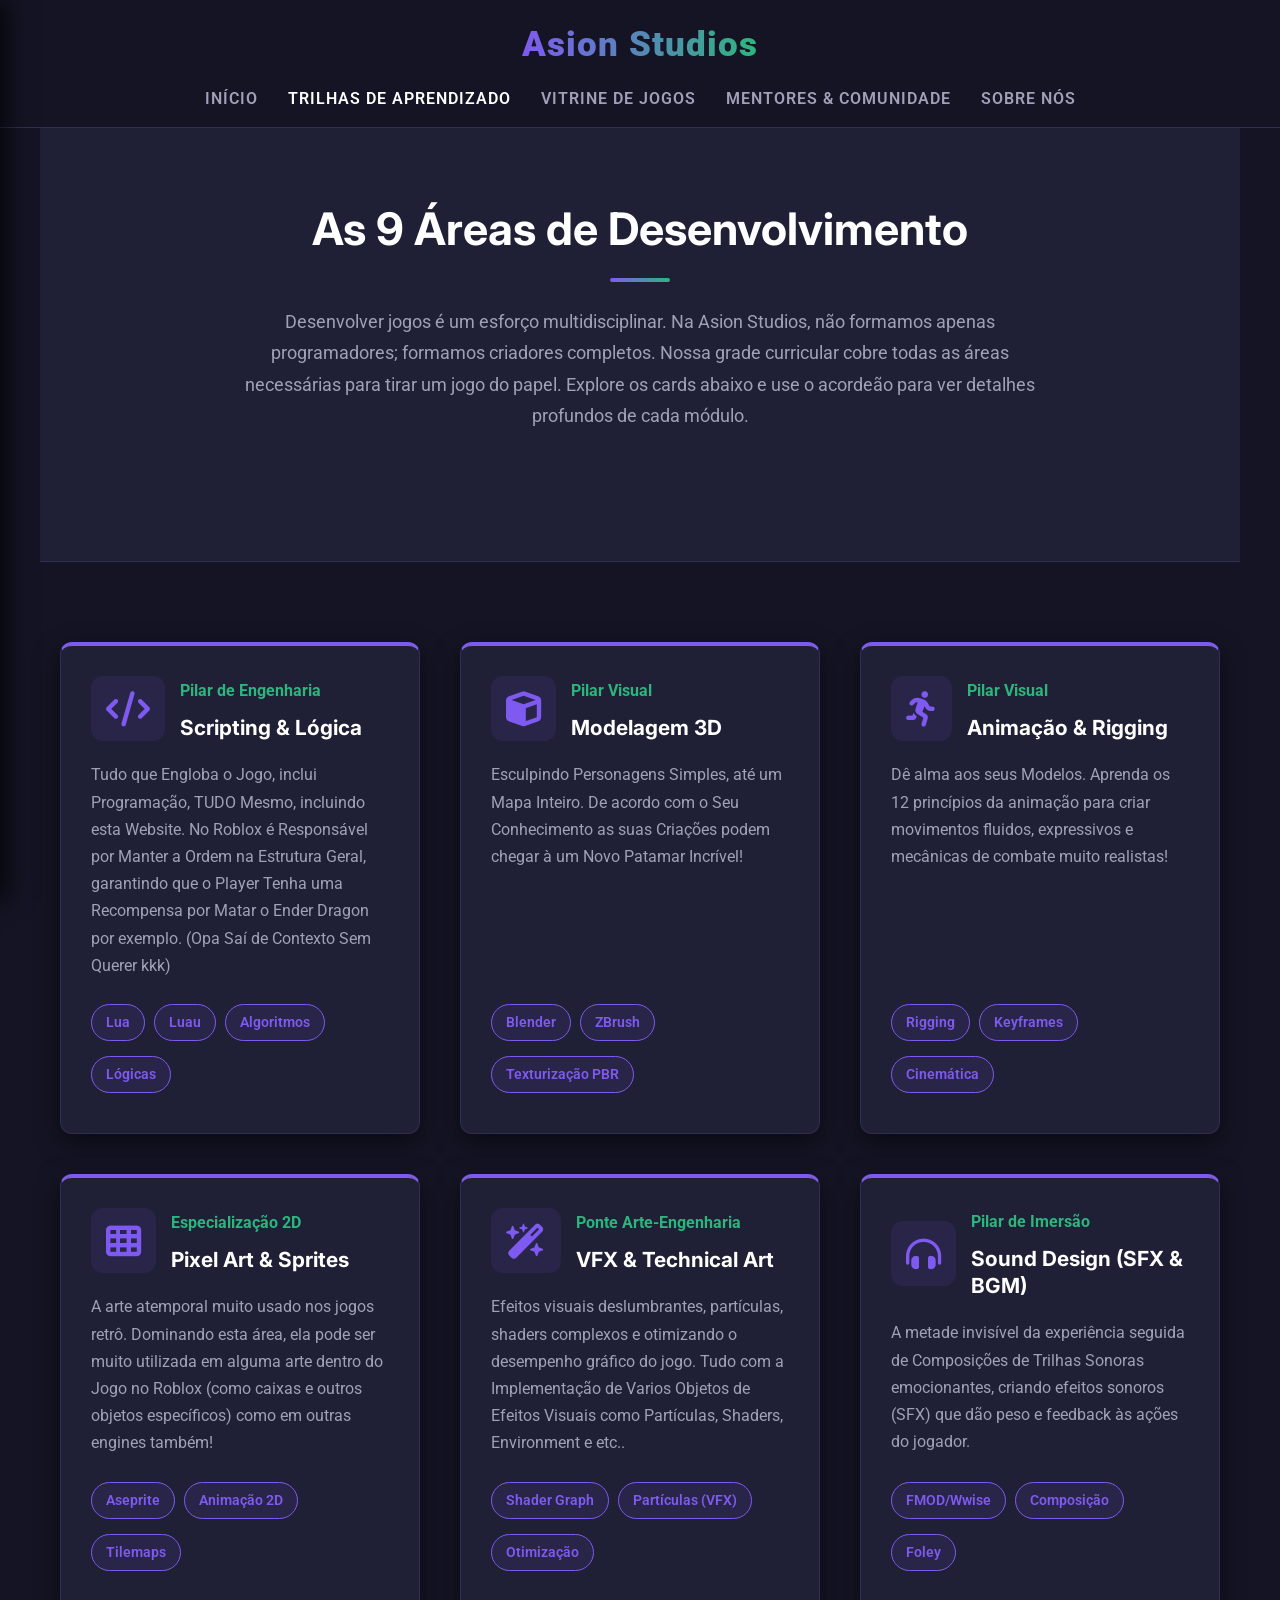
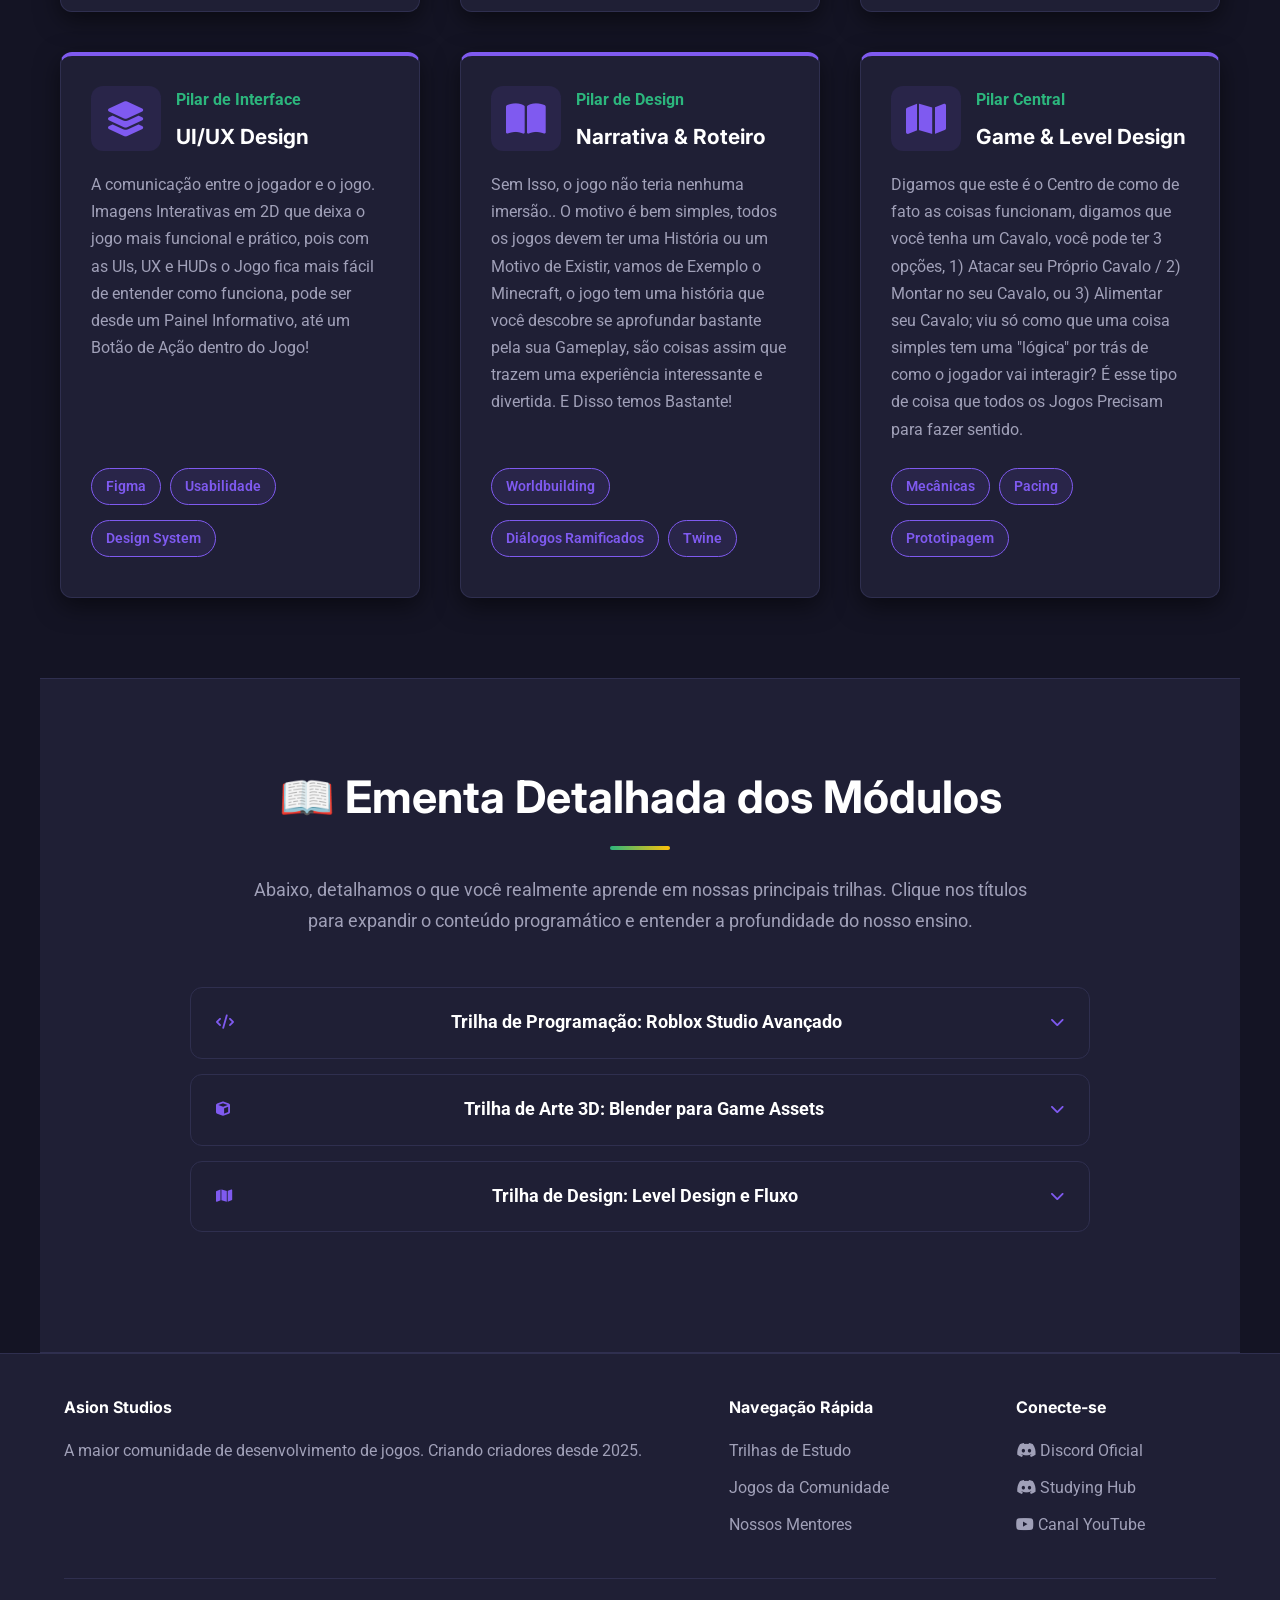
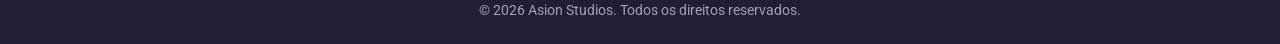
==== commit 61e48b43: "d" ====
--- a/aprendizado..html
+++ b/aprendizado..html
@@ -3,7 +3,7 @@
 <head>
     <meta charset="UTF-8">
     <meta name="viewport" content="width=device-width, initial-scale=1.0">
-    <title>Asion Studios | Aprendizado</title>
+    <title>Ascencion Studios | Aprendizado</title>
     <link rel="stylesheet" href="style.css">
     <link rel="icon" href="assets/images/icone.png" type="image/x-icon">
     <link href="https://fonts.googleapis.com/css2?family=Inter:wght@700;900&family=Roboto:wght@400;500;700&display=swap" rel="stylesheet">
@@ -50,7 +50,7 @@
     <main class="gh-main-content">
         
         <section class="gh-section gh-section--light">
-            <h1 class="gh-heading">As 9 Disciplinas Essenciais da Game-Dev</h1>
+            <h1 class="gh-heading">As 9 Áreas de Desenvolvimento</h1>
             <p class="gh-section__intro">Desenvolver jogos é um esforço multidisciplinar. Na Asion Studios, não formamos apenas programadores; formamos criadores completos. Nossa grade curricular cobre todas as áreas necessárias para tirar um jogo do papel. Explore os cards abaixo e use o acordeão para ver detalhes profundos de cada módulo.</p>
         </section>
 
@@ -65,8 +65,8 @@
                             <h3 class="gh-topic-card__title">Scripting & Lógica</h3>
                         </div>
                     </div>
-                    <p>O cérebro do seu jogo. Aprenda a dar vida às suas ideias, controlando personagens, físicas e sistemas complexos através de código limpo e eficiente.</p>
-                    <div><span class="gh-tag">C# Unity</span> <span class="gh-tag">C++ Unreal</span> <span class="gh-tag">Algoritmos</span></div>
+                    <p>Tudo que Engloba o Jogo, inclui Programação, TUDO Mesmo, incluindo esta Website. No Roblox é Responsável por Manter a Ordem na Estrutura Geral, garantindo que o Player Tenha uma Recompensa por Matar o Ender Dragon por exemplo. (Opa Saí de Contexto Sem Querer kkk)</p>
+                    <div><span class="gh-tag">Lua</span> <span class="gh-tag">Luau</span> <span class="gh-tag">Algoritmos</span> <span class="gh-tag">Lógicas</span></div>
                 </div>
 
                 <div class="gh-topic-card">
@@ -77,7 +77,7 @@
                             <h3 class="gh-topic-card__title">Modelagem 3D</h3>
                         </div>
                     </div>
-                    <p>Esculpa mundos e personagens. Do low-poly estilizado ao fotorrealismo, domine a criação de assets digitais prontos para engines.</p>
+                    <p>Esculpindo Personagens Simples, até um Mapa Inteiro. De acordo com o Seu Conhecimento as suas Criações podem chegar à um Novo Patamar Incrível!</p>
                     <div><span class="gh-tag">Blender</span> <span class="gh-tag">ZBrush</span> <span class="gh-tag">Texturização PBR</span></div>
                 </div>
 
@@ -89,7 +89,7 @@
                             <h3 class="gh-topic-card__title">Animação & Rigging</h3>
                         </div>
                     </div>
-                    <p>Dê alma aos seus modelos. Aprenda os 12 princípios da animação para criar movimentos fluidos, expressivos e mecânicas de combate impactantes.</p>
+                    <p>Dê alma aos seus Modelos. Aprenda os 12 princípios da animação para criar movimentos fluidos, expressivos e mecânicas de combate muito realistas!</p>
                     <div><span class="gh-tag">Rigging</span> <span class="gh-tag">Keyframes</span> <span class="gh-tag">Cinemática</span></div>
                 </div>
                 
@@ -101,7 +101,7 @@
                             <h3 class="gh-topic-card__title">Pixel Art & Sprites</h3>
                         </div>
                     </div>
-                    <p>A arte atemporal dos jogos retrô. Domine a criação de spritesheets, tilesets e paletas de cores limitadas para um visual indie autêntico.</p>
+                    <p>A arte atemporal muito usado nos jogos retrô. Dominando esta área, ela pode ser muito utilizada em alguma arte dentro do Jogo no Roblox (como caixas e outros objetos específicos) como em outras engines também!</p>
                     <div><span class="gh-tag">Aseprite</span> <span class="gh-tag">Animação 2D</span> <span class="gh-tag">Tilemaps</span></div>
                 </div>
                 
@@ -113,7 +113,7 @@
                             <h3 class="gh-topic-card__title">VFX & Technical Art</h3>
                         </div>
                     </div>
-                    <p>Onde a arte encontra a matemática. Crie efeitos visuais deslumbrantes, partículas, shaders complexos e otimize o desempenho gráfico do jogo.</p>
+                    <p>Efeitos visuais deslumbrantes, partículas, shaders complexos e otimizando o desempenho gráfico do jogo. Tudo com a Implementação de Varios Objetos de Efeitos Visuais como Partículas, Shaders, Environment e etc..</p>
                     <div><span class="gh-tag">Shader Graph</span> <span class="gh-tag">Partículas (VFX)</span> <span class="gh-tag">Otimização</span></div>
                 </div>
                 
@@ -125,7 +125,7 @@
                             <h3 class="gh-topic-card__title">Sound Design (SFX & BGM)</h3>
                         </div>
                     </div>
-                    <p>A metade invisível da experiência. Componha trilhas sonoras emocionantes e desenhe efeitos sonoros (SFX) que dão peso e feedback às ações do jogador.</p>
+                    <p>A metade invisível da experiência seguida de Composições de Trilhas Sonoras emocionantes, criando efeitos sonoros (SFX) que dão peso e feedback às ações do jogador.</p>
                     <div><span class="gh-tag">FMOD/Wwise</span> <span class="gh-tag">Composição</span> <span class="gh-tag">Foley</span></div>
                 </div>
                 
@@ -137,7 +137,7 @@
                             <h3 class="gh-topic-card__title">UI/UX Design</h3>
                         </div>
                     </div>
-                    <p>A comunicação entre o jogador e o jogo. Projete HUDs, menus e interfaces que sejam intuitivos, acessíveis e visualmente coesos com a direção de arte.</p>
+                    <p>A comunicação entre o jogador e o jogo. Imagens Interativas em 2D que deixa o jogo mais funcional e prático, pois com as UIs, UX e HUDs o Jogo fica mais fácil de entender como funciona, pode ser desde um Painel Informativo, até um Botão de Ação dentro do Jogo!</p>
                     <div><span class="gh-tag">Figma</span> <span class="gh-tag">Usabilidade</span> <span class="gh-tag">Design System</span></div>
                 </div>
 
@@ -149,7 +149,7 @@
                             <h3 class="gh-topic-card__title">Narrativa & Roteiro</h3>
                         </div>
                     </div>
-                    <p>Histórias que só podem ser contadas jogando. Aprenda a escrever diálogos, criar 'lores' profundos e estruturar narrativas não-lineares e interativas.</p>
+                    <p>Sem Isso, o jogo não teria nenhuma imersão.. O motivo é bem simples, todos os jogos devem ter uma História ou um Motivo de Existir, vamos de Exemplo o Minecraft, o jogo tem uma história que você descobre se aprofundar bastante pela sua Gameplay, são coisas assim que trazem uma experiência interessante e divertida. E Disso temos Bastante!</p>
                     <div><span class="gh-tag">Worldbuilding</span> <span class="gh-tag">Diálogos Ramificados</span> <span class="gh-tag">Twine</span></div>
                 </div>
                 
@@ -161,7 +161,7 @@
                             <h3 class="gh-topic-card__title">Game & Level Design</h3>
                         </div>
                     </div>
-                    <p>O arquiteto da diversão. Defina as regras, mecânicas e balanceamento do jogo, e construa fases que ensinam, desafiam e recompensam o jogador.</p>
+                    <p>Digamos que este é o Centro de como de fato as coisas funcionam, digamos que você tenha um Cavalo, você pode ter 3 opções, 1) Atacar seu Próprio Cavalo / 2) Montar no seu Cavalo, ou 3) Alimentar seu Cavalo; viu só como que uma coisa simples tem uma "lógica" por trás de como o jogador vai interagir? É esse tipo de coisa que todos os Jogos Precisam para fazer sentido.</p>
                     <div><span class="gh-tag">Mecânicas</span> <span class="gh-tag">Pacing</span> <span class="gh-tag">Prototipagem</span></div>
                 </div>
 
